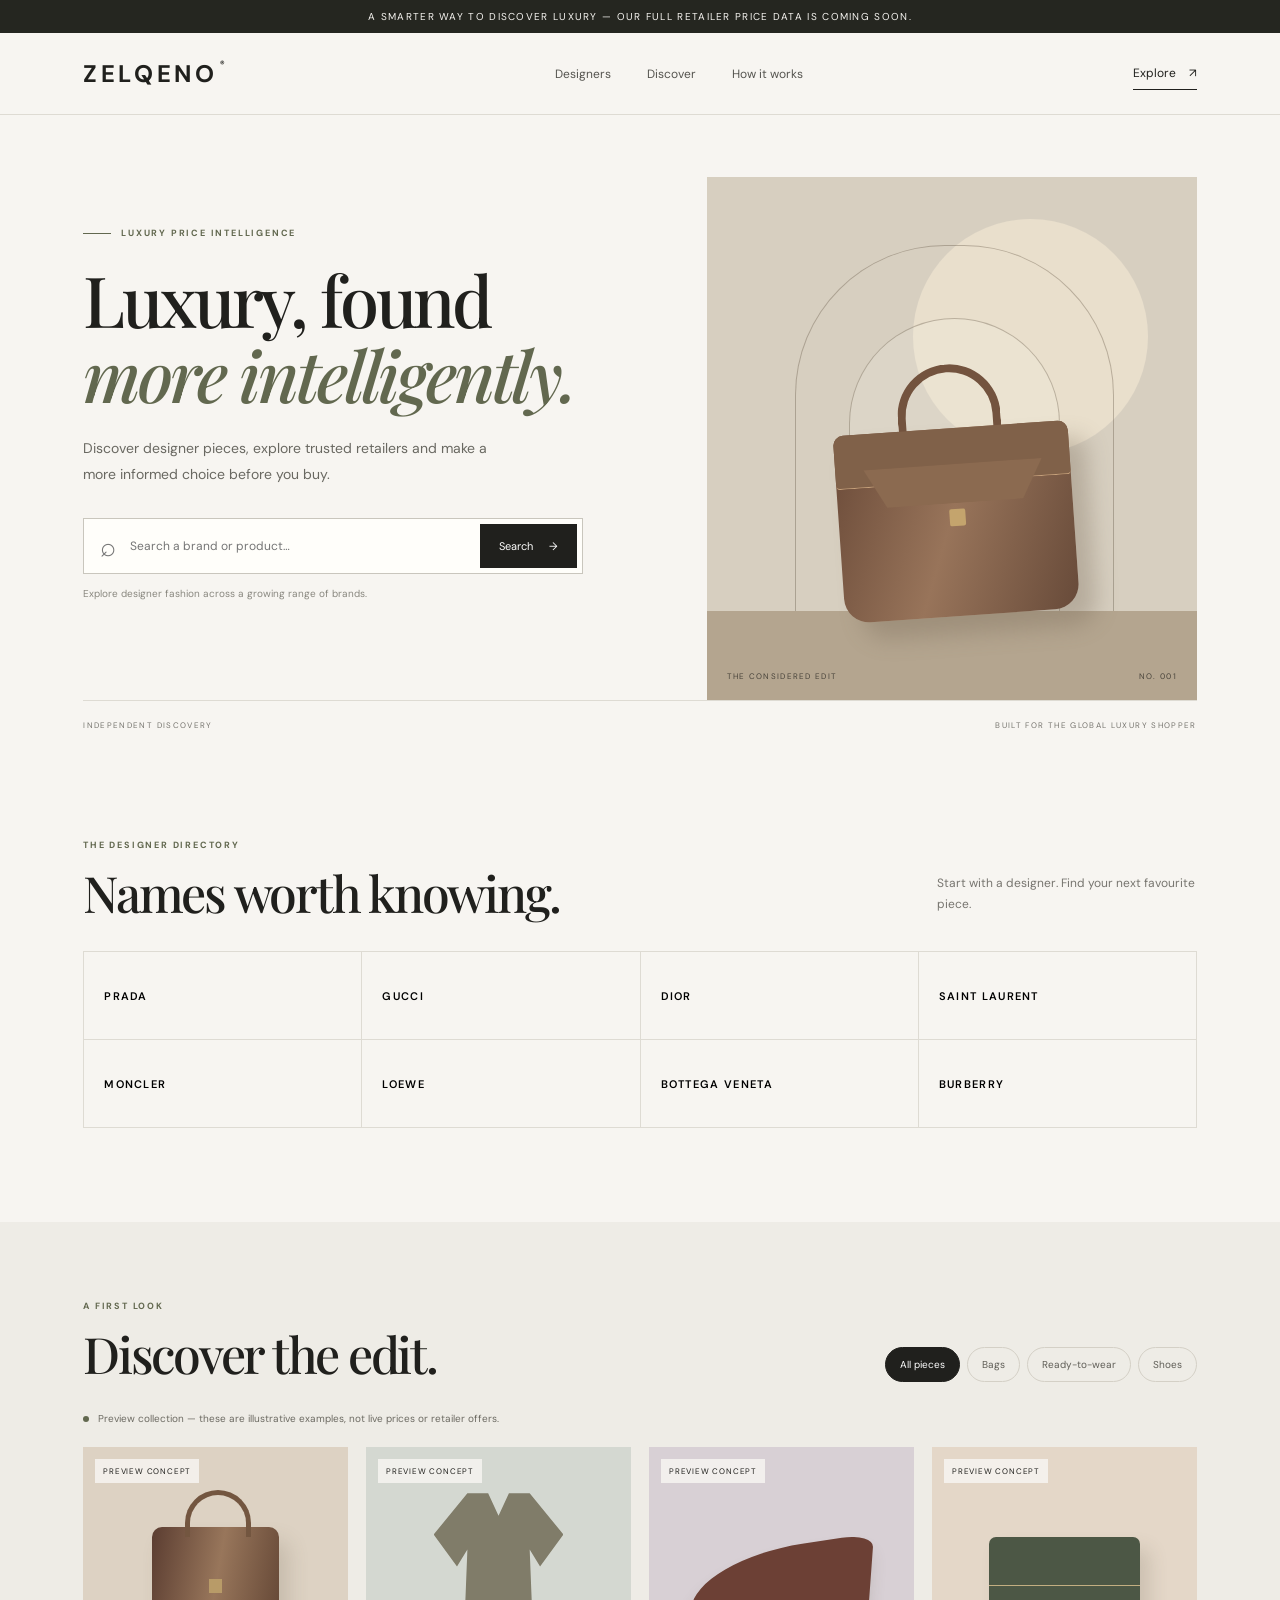
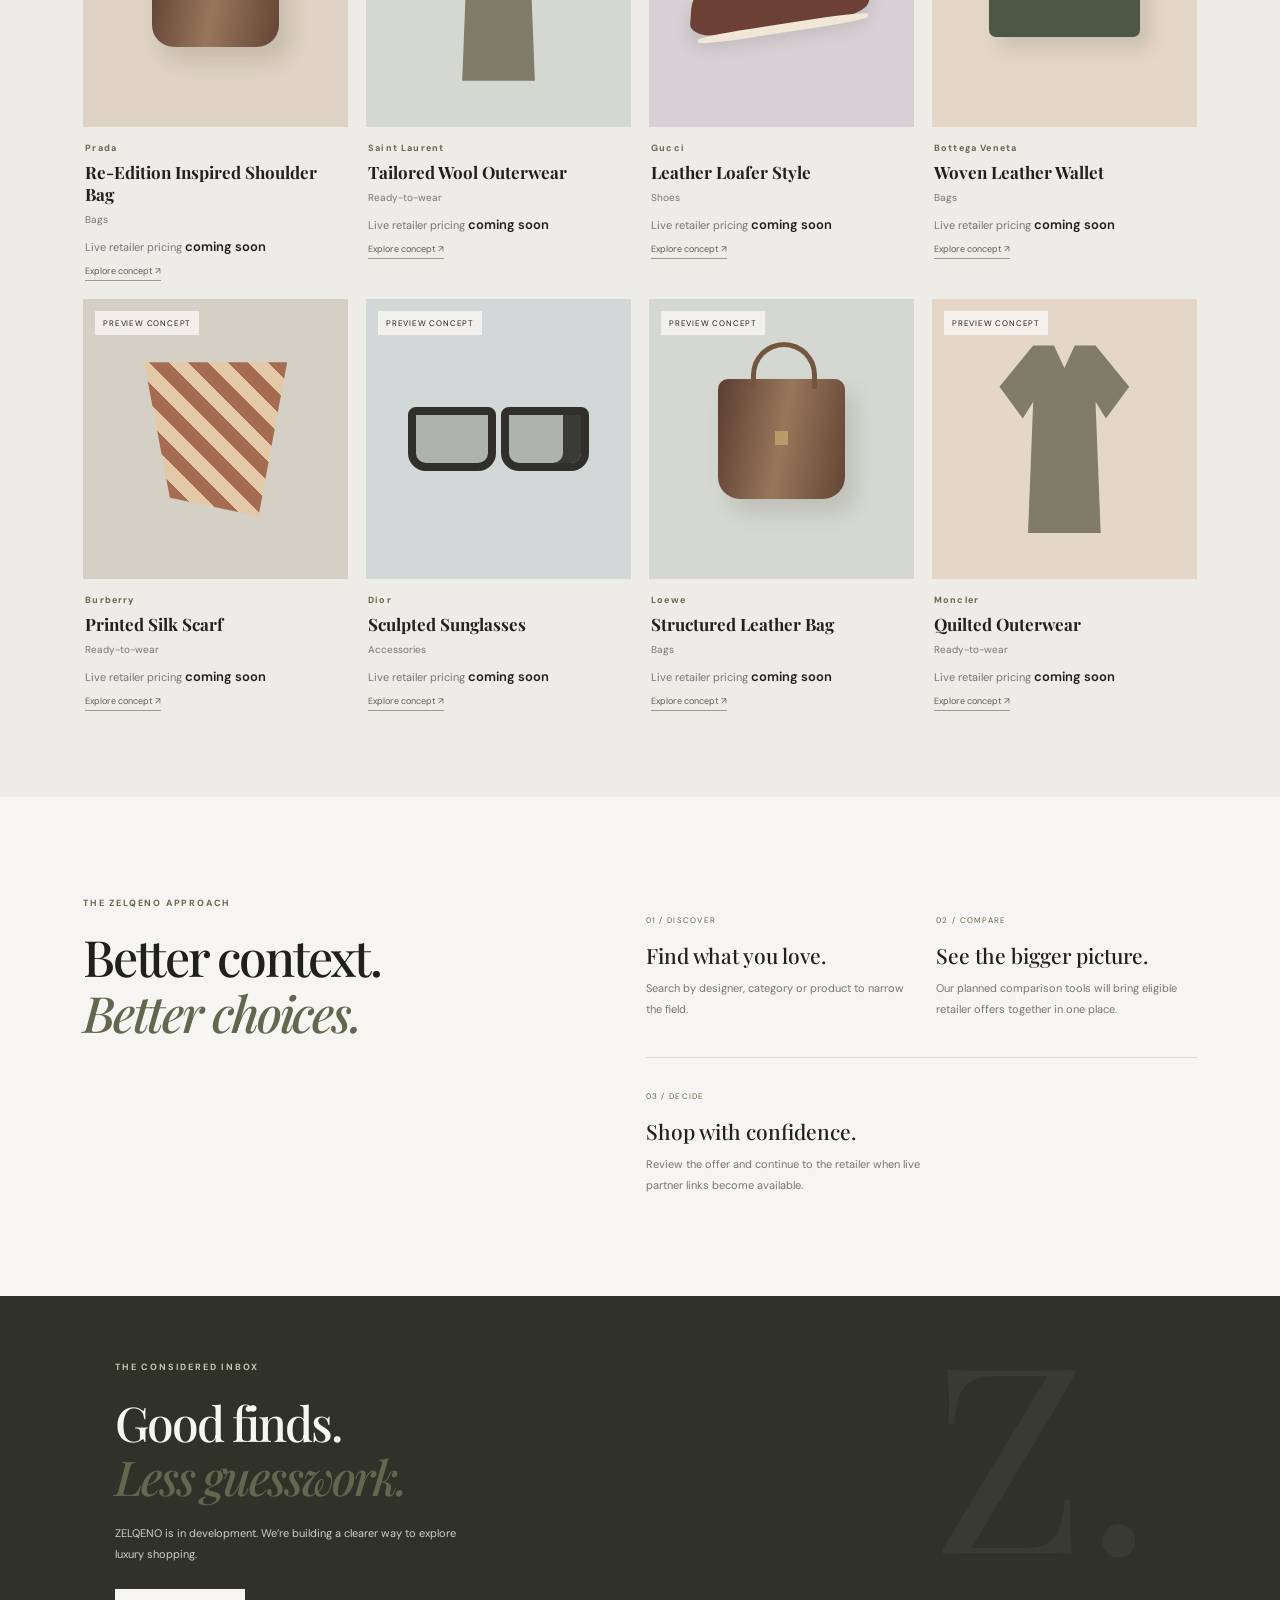
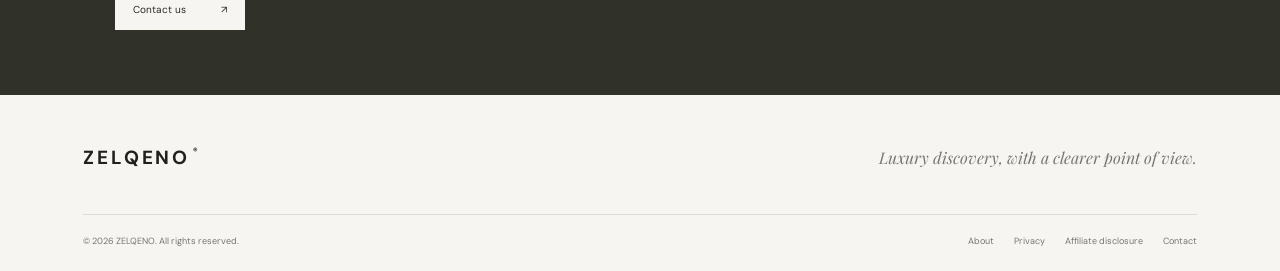
==== index.html @ 8ccc5758 "Add files via upload" ====
<!doctype html>
<html lang="en">
<head>
  <meta charset="utf-8">
  <meta name="viewport" content="width=device-width, initial-scale=1">
  <title>ZELQENO — Luxury Price Intelligence</title>
  <meta name="description" content="Discover luxury fashion, compare retailer offers, and find smarter ways to shop designer brands with ZELQENO.">
  <meta name="theme-color" content="#f7f5f1">
  <link rel="icon" href="favicon.svg" type="image/svg+xml">
  <link rel="stylesheet" href="style.css">
</head>
<body>
  <div class="announcement">A smarter way to discover luxury — our full retailer price data is coming soon.</div>
  <header class="header">
    <a class="wordmark" href="#" aria-label="ZELQENO home">ZELQENO<span>®</span></a>
    <nav class="desktop-nav" aria-label="Main navigation">
      <a href="#brands">Designers</a>
      <a href="#discover">Discover</a>
      <a href="#how">How it works</a>
    </nav>
    <a class="header-link" href="#discover">Explore <span aria-hidden="true">↗</span></a>
  </header>

  <main>
    <section class="hero">
      <div class="hero-copy">
        <p class="kicker"><span class="kicker-line"></span> LUXURY PRICE INTELLIGENCE</p>
        <h1>Luxury, found<br><em>more intelligently.</em></h1>
        <p class="intro">Discover designer pieces, explore trusted retailers and make a more informed choice before you buy.</p>
        <form class="search-form" id="searchForm" role="search">
          <label class="sr-only" for="searchInput">Search brands or products</label>
          <span class="search-icon" aria-hidden="true">⌕</span>
          <input id="searchInput" type="search" placeholder="Search a brand or product…" autocomplete="off">
          <button type="submit">Search <span aria-hidden="true">→</span></button>
        </form>
        <p class="search-note">Explore designer fashion across a growing range of brands.</p>
      </div>
      <div class="hero-art" role="img" aria-label="Editorial still life of a luxury handbag and accessories">
        <div class="art-frame">
          <div class="sun-disc"></div>
          <div class="arch arch-one"></div>
          <div class="arch arch-two"></div>
          <div class="pedestal"></div>
          <div class="bag">
            <div class="bag-handle"></div><div class="bag-flap"></div><div class="bag-clasp"></div>
          </div>
          <div class="art-caption"><span>THE CONSIDERED EDIT</span><span>NO. 001</span></div>
        </div>
      </div>
      <div class="hero-bottom"><span>INDEPENDENT DISCOVERY</span><span>BUILT FOR THE GLOBAL LUXURY SHOPPER</span></div>
    </section>

    <section class="brand-section section-wrap" id="brands">
      <div class="section-heading">
        <div><p class="kicker">THE DESIGNER DIRECTORY</p><h2>Names worth knowing.</h2></div>
        <p>Start with a designer. Find your next favourite piece.</p>
      </div>
      <div class="brand-grid" id="brandGrid">
        <button class="brand-tile" data-brand="Prada">PRADA <span>↗</span></button>
        <button class="brand-tile" data-brand="Gucci">GUCCI <span>↗</span></button>
        <button class="brand-tile" data-brand="Dior">DIOR <span>↗</span></button>
        <button class="brand-tile" data-brand="Saint Laurent">SAINT LAURENT <span>↗</span></button>
        <button class="brand-tile" data-brand="Moncler">MONCLER <span>↗</span></button>
        <button class="brand-tile" data-brand="Loewe">LOEWE <span>↗</span></button>
        <button class="brand-tile" data-brand="Bottega Veneta">BOTTEGA VENETA <span>↗</span></button>
        <button class="brand-tile" data-brand="Burberry">BURBERRY <span>↗</span></button>
      </div>
    </section>

    <section class="discover-section" id="discover">
      <div class="section-wrap">
        <div class="section-heading">
          <div><p class="kicker">A FIRST LOOK</p><h2>Discover the edit.</h2></div>
          <div class="filters" aria-label="Product filters">
            <button class="filter active" data-filter="All">All pieces</button>
            <button class="filter" data-filter="Bags">Bags</button>
            <button class="filter" data-filter="Ready-to-wear">Ready-to-wear</button>
            <button class="filter" data-filter="Shoes">Shoes</button>
          </div>
        </div>
        <div class="notice" id="dataNotice"><span class="notice-dot"></span> Preview collection — these are illustrative examples, not live prices or retailer offers.</div>
        <div class="product-grid" id="productGrid" aria-live="polite"></div>
        <div class="empty-state" id="emptyState" hidden>No matching pieces found. Try another search or designer.</div>
      </div>
    </section>

    <section class="manifesto section-wrap" id="how">
      <div class="manifesto-title"><p class="kicker">THE ZELQENO APPROACH</p><h2>Better context.<br><em>Better choices.</em></h2></div>
      <div class="steps">
        <article><span>01 / DISCOVER</span><h3>Find what you love.</h3><p>Search by designer, category or product to narrow the field.</p></article>
        <article><span>02 / COMPARE</span><h3>See the bigger picture.</h3><p>Our planned comparison tools will bring eligible retailer offers together in one place.</p></article>
        <article><span>03 / DECIDE</span><h3>Shop with confidence.</h3><p>Review the offer and continue to the retailer when live partner links become available.</p></article>
      </div>
    </section>

    <section class="newsletter">
      <div class="newsletter-inner">
        <p class="kicker">THE CONSIDERED INBOX</p>
        <h2>Good finds.<br><em>Less guesswork.</em></h2>
        <p>ZELQENO is in development. We’re building a clearer way to explore luxury shopping.</p>
        <a class="button-light" href="mailto:hello@zelqeno.com?subject=ZELQENO%20launch%20updates">Contact us <span>↗</span></a>
      </div>
      <div class="newsletter-mark" aria-hidden="true">Z.</div>
    </section>
  </main>

  <footer class="footer">
    <div class="footer-top"><a class="wordmark footer-wordmark" href="#">ZELQENO<span>®</span></a><p>Luxury discovery, with a clearer point of view.</p></div>
    <div class="footer-bottom">
      <span>© <span id="year"></span> ZELQENO. All rights reserved.</span>
      <div><a href="about.html">About</a><a href="privacy.html">Privacy</a><a href="affiliate-disclosure.html">Affiliate disclosure</a><a href="mailto:hello@zelqeno.com">Contact</a></div>
    </div>
  </footer>
  <script src="app.js"></script>
</body>
</html>
---- style.css ----
@import url('https://fonts.googleapis.com/css2?family=DM+Sans:wght@400;500;600;700&family=Playfair+Display:ital,wght@0,500;0,600;1,500;1,600&display=swap');
:root{--ink:#20201d;--muted:#77756f;--paper:#f7f5f1;--white:#fffefa;--line:#dedbd3;--olive:#62684f;--serif:"Playfair Display",Georgia,serif;--sans:"DM Sans",Arial,sans-serif}
*{box-sizing:border-box}html{scroll-behavior:smooth}body{margin:0;background:var(--paper);color:var(--ink);font-family:var(--sans);-webkit-font-smoothing:antialiased}a{color:inherit;text-decoration:none}button,input{font:inherit}.announcement{padding:10px 20px;text-align:center;background:#252620;color:#f7f5f1;font-size:10px;letter-spacing:.13em;text-transform:uppercase}.header{height:82px;padding:0 6.5%;display:flex;align-items:center;justify-content:space-between;border-bottom:1px solid var(--line);background:var(--paper)}.wordmark{font-size:24px;font-weight:700;letter-spacing:.15em}.wordmark span{font-size:9px;vertical-align:top;letter-spacing:0;margin-left:3px}.desktop-nav{display:flex;gap:36px;font-size:12px;color:#55544f}.desktop-nav a:hover,.footer a:hover{color:var(--olive)}.header-link{font-size:12px;border-bottom:1px solid var(--ink);padding:8px 0}.header-link span{margin-left:10px}.hero{padding:62px 6.5% 0;display:grid;grid-template-columns:1fr .88fr;column-gap:6%;position:relative;min-height:590px}.hero-copy{padding:50px 0 90px;max-width:600px}.kicker{font-size:9px;letter-spacing:.2em;font-weight:700;color:var(--olive);margin:0 0 23px;display:flex;align-items:center;gap:10px}.kicker-line{width:28px;height:1px;background:var(--olive)}h1,h2{font-family:var(--serif);font-weight:500;letter-spacing:-.045em}h1{font-size:clamp(48px,5.5vw,78px);line-height:1.06;margin:0 0 25px}h1 em,h2 em{font-weight:500;color:var(--olive)}.intro{max-width:420px;color:#696861;font-size:14px;line-height:1.85;margin:0 0 30px}.search-form{height:56px;max-width:500px;border:1px solid #c9c6bd;background:var(--white);display:flex;align-items:center;padding:5px 5px 5px 16px}.search-icon{font-size:27px;color:#777;margin-right:12px}.search-form input{min-width:0;flex:1;border:0;outline:0;background:transparent;font-size:12px;color:var(--ink)}.search-form button{height:44px;background:var(--ink);color:white;border:0;padding:0 19px;font-size:11px;cursor:pointer}.search-form button span{margin-left:13px}.search-note{font-size:10px;color:#89877f;margin-top:13px}.hero-art{min-height:440px;display:flex;align-items:stretch;justify-content:stretch}.art-frame{position:relative;overflow:hidden;flex:1;background:#d7cfc0;min-height:440px}.sun-disc{position:absolute;width:235px;height:235px;border-radius:50%;background:#e9dfcc;right:10%;top:8%}.arch{position:absolute;bottom:15%;border:1px solid rgba(92,79,62,.35);border-bottom:0;border-radius:150px 150px 0 0}.arch-one{height:72%;width:65%;right:17%;}.arch-two{height:58%;width:43%;right:28%;background:rgba(249,245,236,.16)}.pedestal{position:absolute;bottom:0;left:0;right:0;height:17%;background:#b4a58f}.bag{position:absolute;z-index:2;width:48%;height:36%;bottom:16%;left:27%;border-radius:10px 10px 25px 25px;background:linear-gradient(110deg,#6b4b39,#98745a 48%,#674a39);box-shadow:17px 18px 22px #76665355;transform:rotate(-4deg)}.bag:before{content:"";position:absolute;inset:0 0 auto;height:28%;border-radius:10px 10px 4px 4px;background:#806149;border-bottom:1px solid #c6a17b}.bag-handle{position:absolute;z-index:-1;top:-34%;left:28%;width:44%;height:52%;border:8px solid #73533e;border-bottom:0;border-radius:70px 70px 0 0}.bag-flap{position:absolute;top:19%;left:12%;width:76%;height:21%;background:#8b6a50;clip-path:polygon(0 0,100% 0,88% 100%,12% 100%)}.bag-clasp{position:absolute;top:43%;left:47%;width:7%;height:9%;background:#c4a46d;border-radius:2px}.art-caption{position:absolute;bottom:19px;left:20px;right:20px;display:flex;justify-content:space-between;font-size:8px;letter-spacing:.16em;color:#49443b}.hero-bottom{grid-column:1/-1;display:flex;justify-content:space-between;border-top:1px solid var(--line);padding:19px 0;font-size:8px;letter-spacing:.17em;color:#77756f}.section-wrap{padding-left:6.5%;padding-right:6.5%}.brand-section{padding-top:90px;padding-bottom:94px}.section-heading{display:flex;align-items:end;justify-content:space-between;gap:25px;margin-bottom:30px}.section-heading h2,.manifesto h2,.newsletter h2{font-size:clamp(34px,4vw,50px);line-height:1.12;margin:0}.section-heading>p{font-size:12px;line-height:1.8;color:var(--muted);max-width:260px;margin:0 0 5px}.section-heading .kicker{margin-bottom:14px}.brand-grid{display:grid;grid-template-columns:repeat(4,1fr);border-top:1px solid var(--line);border-left:1px solid var(--line)}.brand-tile{height:88px;padding:0 20px;background:transparent;border:0;border-right:1px solid var(--line);border-bottom:1px solid var(--line);display:flex;align-items:center;justify-content:space-between;font-weight:600;font-size:11px;letter-spacing:.12em;cursor:pointer;text-align:left}.brand-tile span{font-size:15px;color:#8c897f;opacity:0;transition:.2s}.brand-tile:hover{background:#eeece5}.brand-tile:hover span{opacity:1}.discover-section{background:#eeece6;padding:78px 0 86px}.filters{display:flex;gap:7px;flex-wrap:wrap;justify-content:flex-end}.filter{padding:10px 14px;border:1px solid #d4d0c6;border-radius:30px;background:transparent;color:#5f5d56;font-size:10px;cursor:pointer}.filter.active,.filter:hover{background:var(--ink);color:white;border-color:var(--ink)}.notice{font-size:10px;color:#6c6a62;display:flex;align-items:center;gap:9px;margin:0 0 22px}.notice-dot{width:6px;height:6px;border-radius:50%;background:var(--olive)}.product-grid{display:grid;grid-template-columns:repeat(4,minmax(0,1fr));gap:18px}.product-card{min-width:0}.product-art{height:280px;position:relative;display:flex;align-items:center;justify-content:center;overflow:hidden;background:#ded8cd}.product-art .shape{position:relative;z-index:1;transition:transform .3s}.product-card:hover .shape{transform:scale(1.04)}.product-art.tone-1{background:#ddd2c3}.product-art.tone-2{background:#d4d8d1}.product-art.tone-3{background:#d8d0d5}.product-art.tone-4{background:#e4d7c8}.product-art.tone-5{background:#d5d0c5}.product-art.tone-6{background:#d2d8d7}.shape.bag-shape{width:48%;height:43%;border-radius:10px 10px 22px 22px;background:linear-gradient(100deg,#5b3d31,#98765b,#624534);box-shadow:10px 14px 20px #5b51422c}.shape.bag-shape:before{content:"";position:absolute;left:26%;top:-31%;width:44%;height:35%;border:5px solid #735640;border-bottom:0;border-radius:60px 60px 0 0}.shape.bag-shape:after{content:"";position:absolute;left:45%;top:43%;width:10%;height:12%;background:#b89b68}.shape.coat-shape{width:49%;height:67%;background:#807c69;clip-path:polygon(26% 0,42% 0,50% 12%,58% 0,74% 0,100% 22%,82% 39%,74% 30%,78% 100%,22% 100%,26% 30%,18% 39%,0 22%)}.shape.shoe-shape{width:66%;height:29%;background:#6c4035;border-radius:60% 18% 15% 20%;transform:skew(-13deg) rotate(-9deg);box-shadow:0 12px 15px #5b51422b}.shape.shoe-shape:after{content:"";position:absolute;left:5%;right:0;bottom:-9%;height:12%;background:#f0e7d7;border-radius:30%}.shape.wallet-shape{width:57%;height:36%;border-radius:7px;background:#4c5745;box-shadow:10px 12px 18px #5b51422b}.shape.wallet-shape:after{content:"";position:absolute;left:0;right:0;top:48%;height:1px;background:#c2ae81}.shape.scarf-shape{width:54%;height:55%;background:repeating-linear-gradient(45deg,#a56c52 0 14px,#e3c9a8 14px 28px);clip-path:polygon(0 0,100% 0,80% 100%,18% 88%)}.shape.sunglasses-shape{width:68%;height:23%;display:flex;gap:5px}.shape.sunglasses-shape:before,.shape.sunglasses-shape:after{content:"";flex:1;border:8px solid #302f2b;border-radius:8px 8px 18px 18px;background:#797b7466}.shape.sunglasses-shape:after{box-shadow:inset -18px 0 #3b3b35}.product-label{position:absolute;left:12px;top:12px;background:#f7f5f1d9;padding:7px 8px;font-size:8px;letter-spacing:.1em;text-transform:uppercase}.product-info{padding:15px 2px 0}.product-brand{font-size:9px;letter-spacing:.13em;color:var(--olive);font-weight:700;margin-bottom:7px}.product-name{font-family:var(--serif);font-size:17px;line-height:1.3;margin:0 0 8px}.product-category{font-size:10px;color:var(--muted)}.product-price{font-size:11px;margin-top:12px;color:#77756f}.product-price strong{font-size:13px;color:var(--ink);font-weight:600}.preview-tag{display:inline-block;margin-top:10px;border-bottom:1px solid #9c998e;padding-bottom:3px;font-size:9px;color:#5e5c54}.empty-state{padding:45px 0;text-align:center;font-family:var(--serif);font-size:22px}.manifesto{padding-top:100px;padding-bottom:100px;display:grid;grid-template-columns:.9fr 1.1fr;gap:10%}.manifesto-title .kicker{margin-bottom:20px}.steps{display:grid;grid-template-columns:1fr 1fr;gap:37px 30px;padding-top:10px}.steps article:last-child{grid-column:1/-1;border-top:1px solid var(--line);padding-top:25px}.steps article>span{font-size:8px;letter-spacing:.16em;color:var(--olive)}.steps h3{font-family:var(--serif);font-size:21px;font-weight:500;margin:13px 0 9px}.steps p{font-size:11px;line-height:1.9;color:var(--muted);margin:0;max-width:280px}.newsletter{background:#30322a;color:#f7f5f1;min-height:340px;padding:65px 9%;display:flex;align-items:center;justify-content:space-between;position:relative;overflow:hidden}.newsletter .kicker{color:#c7c5b4}.newsletter h2{font-size:48px}.newsletter p:not(.kicker){font-size:11px;color:#d1d0c8;line-height:1.9;max-width:350px;margin:20px 0 24px}.button-light{display:inline-flex;align-items:center;gap:35px;background:#f7f5f1;color:#282923;padding:14px 18px;font-size:10px}.newsletter-mark{font-family:var(--serif);font-size:260px;color:#ffffff0b;line-height:1;position:absolute;right:10%;top:5%}.footer{padding:36px 6.5% 24px}.footer-top{display:flex;align-items:center;justify-content:space-between;padding-bottom:30px;border-bottom:1px solid var(--line)}.footer-wordmark{font-size:19px}.footer-top p{font-family:var(--serif);font-style:italic;color:var(--muted);font-size:16px}.footer-bottom{padding-top:20px;display:flex;justify-content:space-between;gap:20px;font-size:9px;color:var(--muted)}.footer-bottom div{display:flex;gap:20px}.sr-only{position:absolute;width:1px;height:1px;padding:0;margin:-1px;overflow:hidden;clip:rect(0,0,0,0);white-space:nowrap;border:0}
@media(max-width:900px){.hero{grid-template-columns:1fr .8fr;gap:4%;padding-top:30px}.hero-copy{padding-top:35px}.hero-art,.art-frame{min-height:390px}.product-grid{grid-template-columns:repeat(2,minmax(0,1fr));gap:26px 16px}.product-art{height:300px}.manifesto{gap:6%}.brand-tile{height:76px;padding:0 13px;font-size:10px}}
@media(max-width:640px){.announcement{font-size:8px;letter-spacing:.08em}.header{height:68px;padding:0 5%}.wordmark{font-size:19px}.desktop-nav{display:none}.header-link{font-size:11px}.hero{padding:35px 5% 0;display:flex;flex-direction:column;gap:25px}.hero-copy{padding:20px 0 0}.hero-art,.art-frame{min-height:340px}.hero-bottom{gap:18px;font-size:7px;line-height:1.6}.hero-bottom span:last-child{text-align:right}.section-wrap{padding-left:5%;padding-right:5%}.brand-section{padding-top:62px;padding-bottom:65px}.section-heading{align-items:flex-start;flex-direction:column;gap:18px}.section-heading>p{max-width:100%}.brand-grid{grid-template-columns:repeat(2,1fr)}.brand-tile{height:66px}.discover-section{padding:60px 0}.filters{justify-content:flex-start}.filter{padding:9px 11px}.product-grid{gap:24px 12px}.product-art{height:220px}.product-name{font-size:15px}.product-art .product-label{font-size:7px}.manifesto{padding-top:65px;padding-bottom:65px;display:block}.steps{margin-top:40px;gap:28px 20px}.steps h3{font-size:18px}.newsletter{padding:55px 7%;min-height:340px}.newsletter h2{font-size:42px}.newsletter-mark{font-size:180px;right:1%;top:26%}.footer{padding:28px 5% 20px}.footer-top{align-items:flex-start;flex-direction:column;gap:8px}.footer-top p{margin:5px 0}.footer-bottom{flex-direction:column;line-height:1.7}.footer-bottom div{flex-wrap:wrap;gap:13px 18px}}
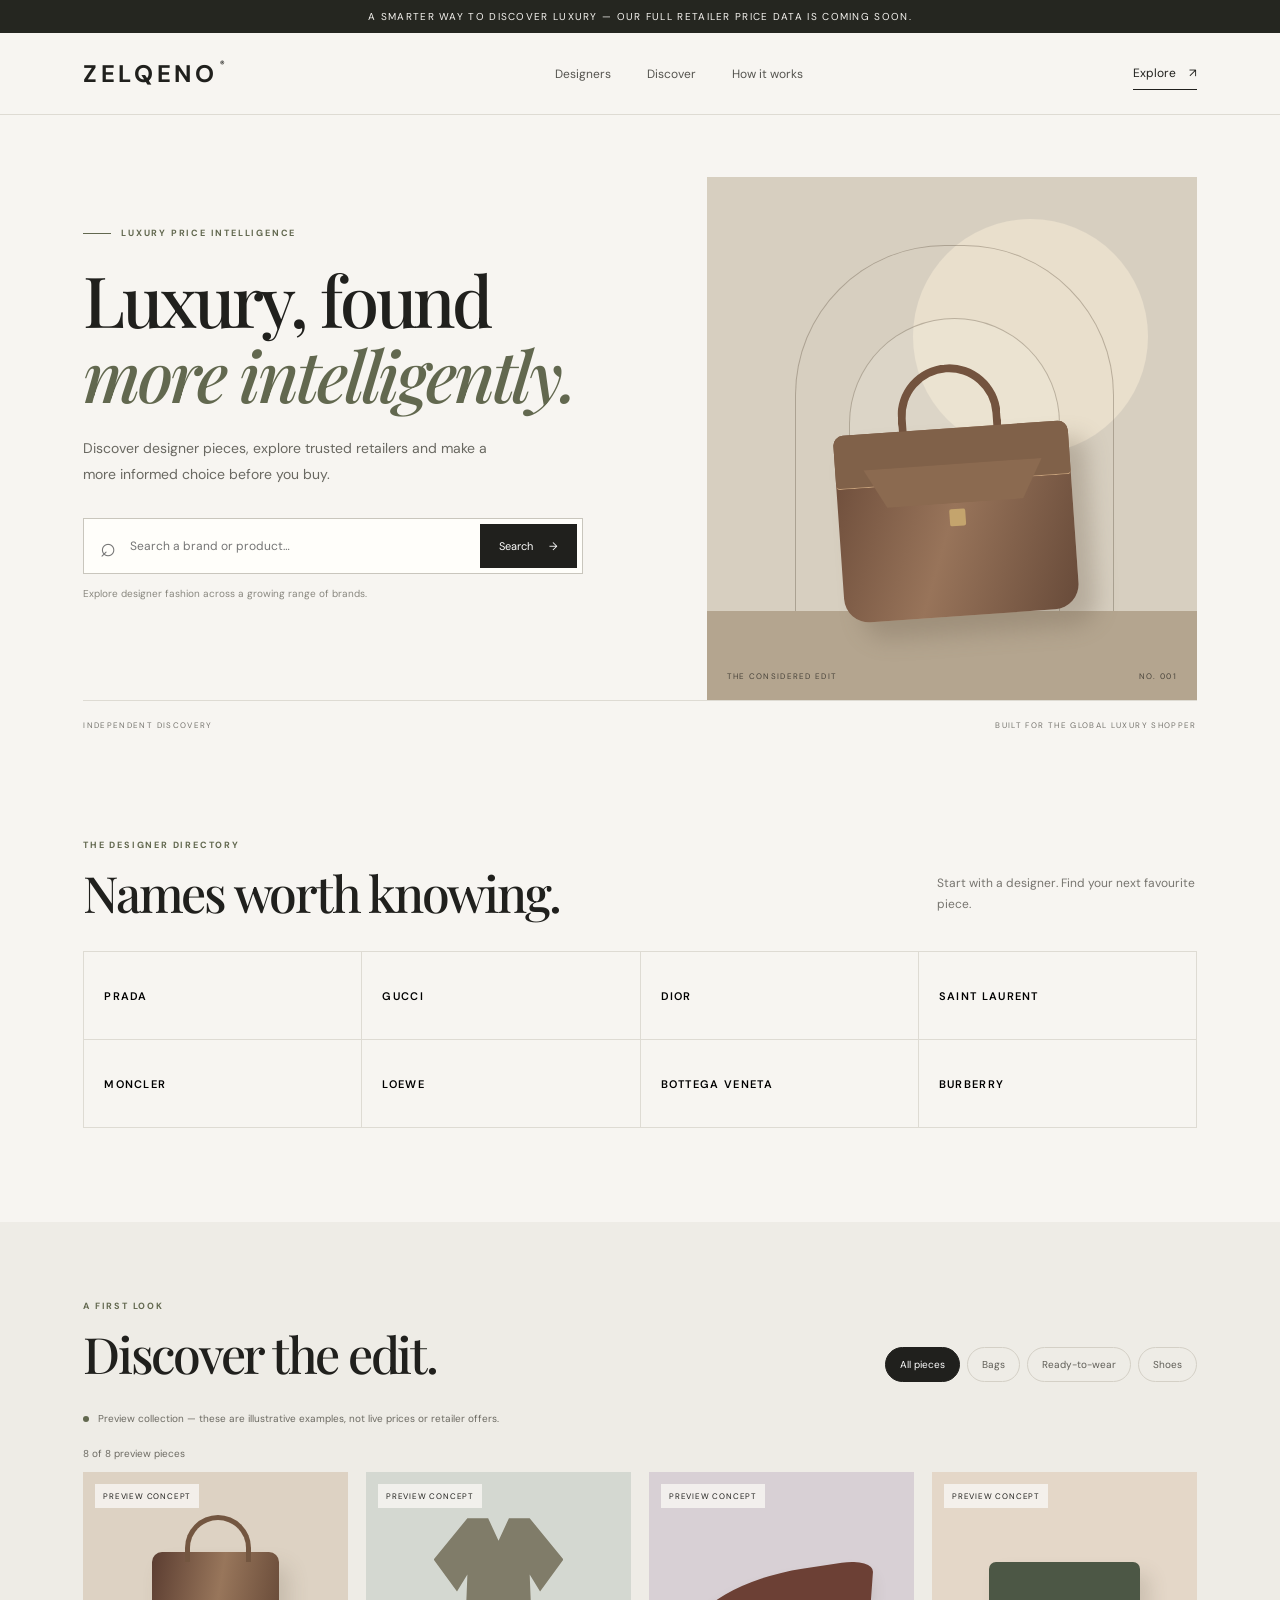
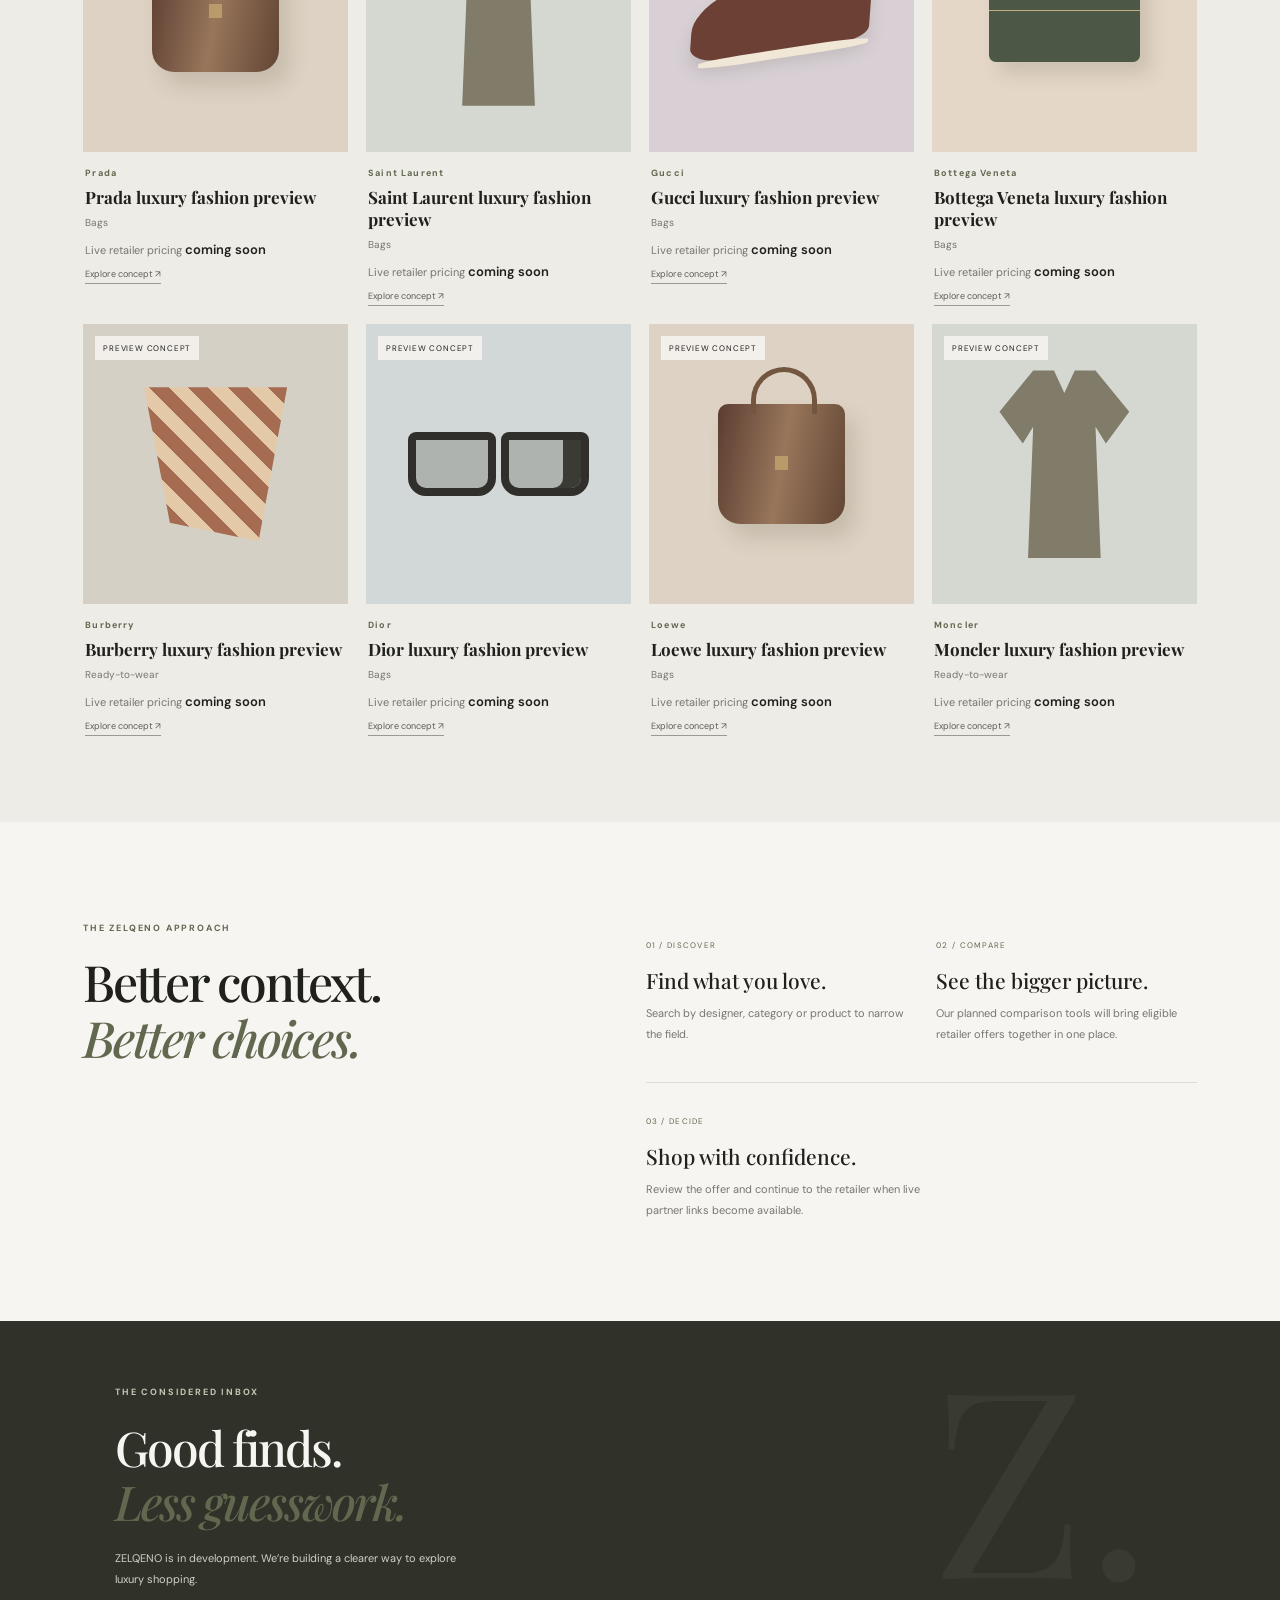
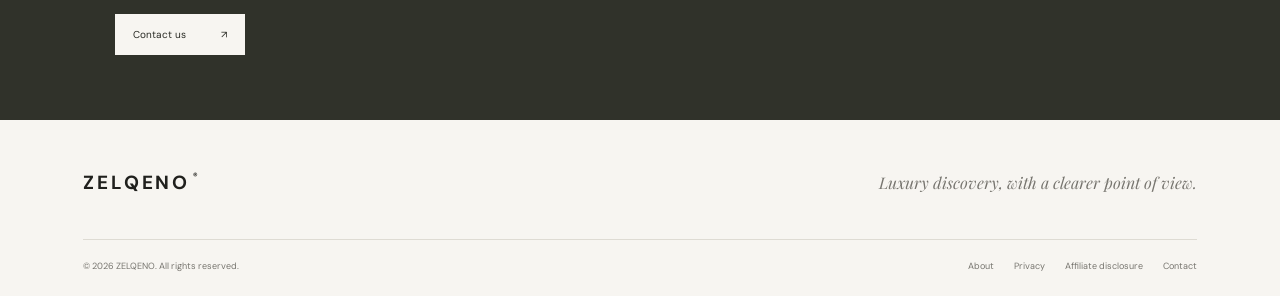
==== commit 14d1df3a: "Update index.html" ====
--- a/index.html
+++ b/index.html
@@ -79,6 +79,10 @@
           </div>
         </div>
         <div class="notice" id="dataNotice"><span class="notice-dot"></span> Preview collection — these are illustrative examples, not live prices or retailer offers.</div>
+        <p id="resultCount" aria-live="polite"
+   style="margin:0 0 12px;font-size:10px;color:#6c6a62">
+  Loading products…
+</p>
         <div class="product-grid" id="productGrid" aria-live="polite"></div>
         <div class="empty-state" id="emptyState" hidden>No matching pieces found. Try another search or designer.</div>
       </div>
@@ -113,4 +117,4 @@
   </footer>
   <script src="app.js"></script>
 </body>
-</html>+</html>
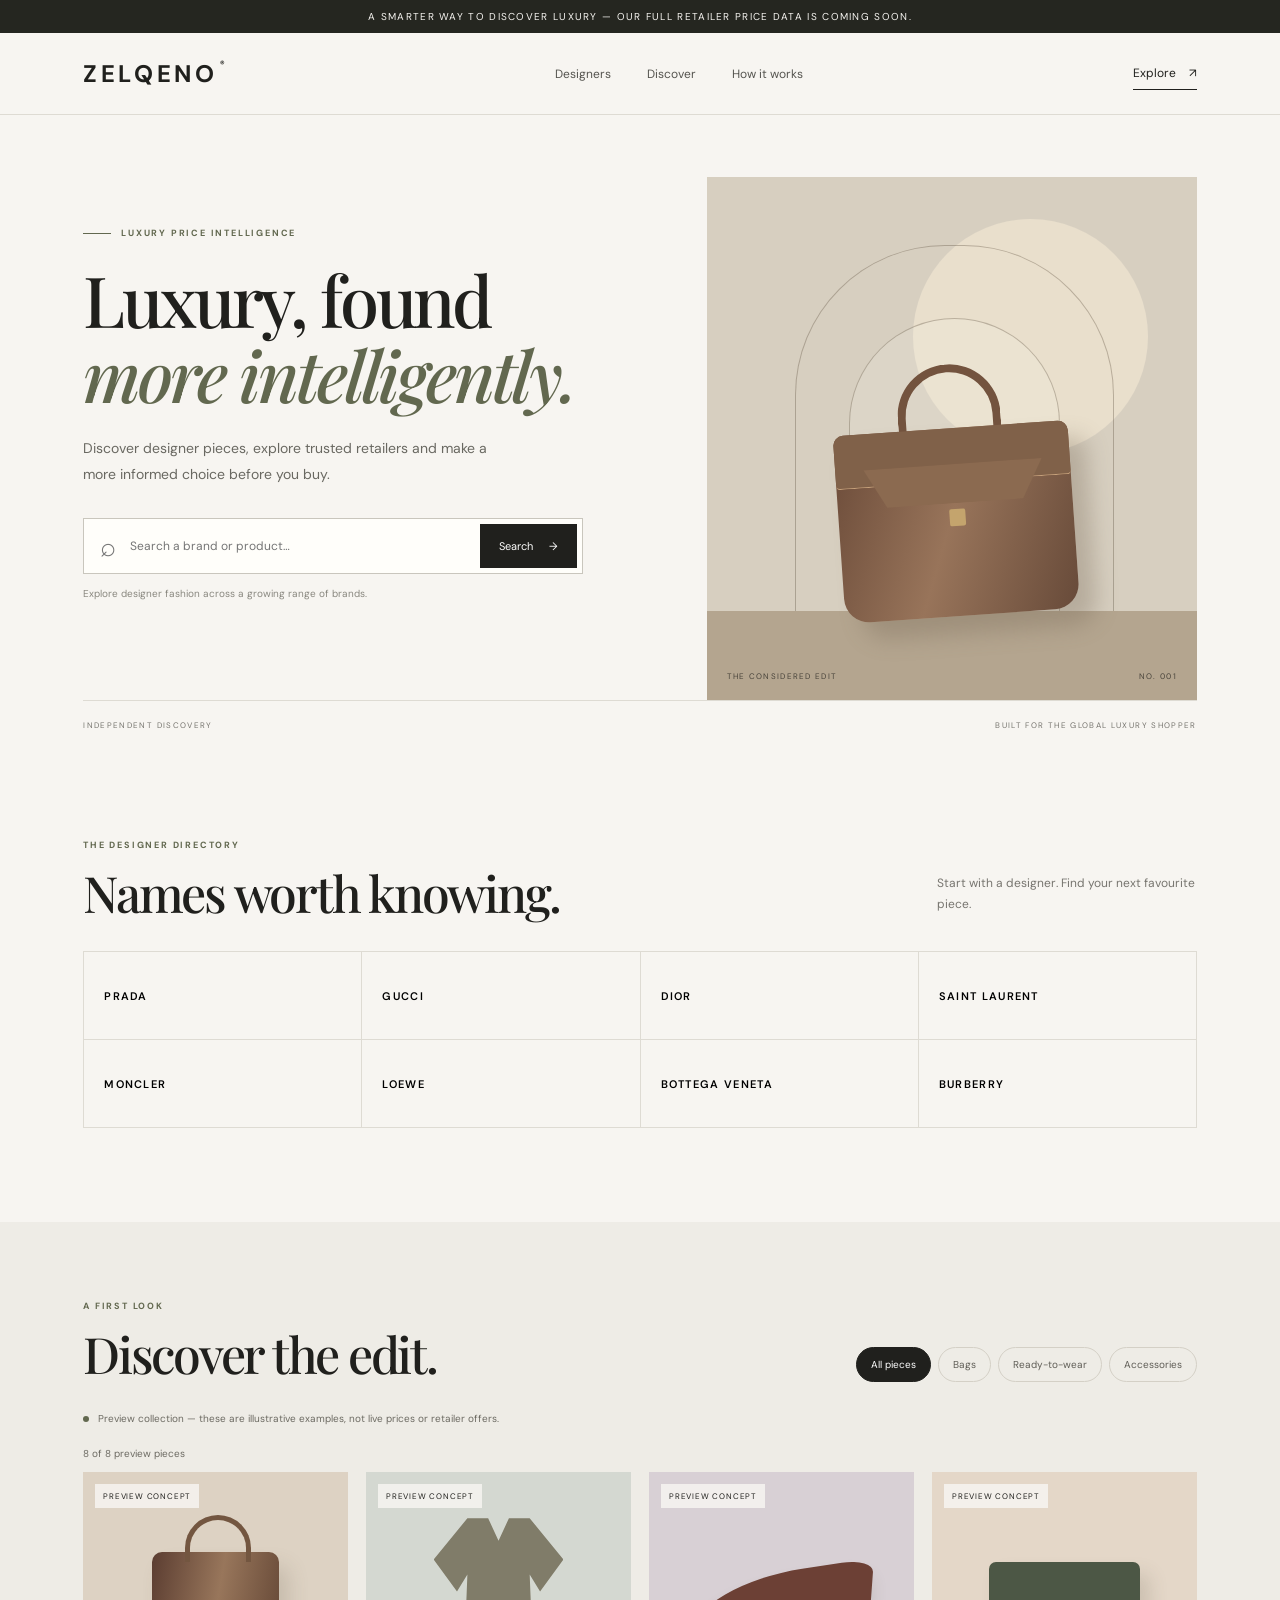
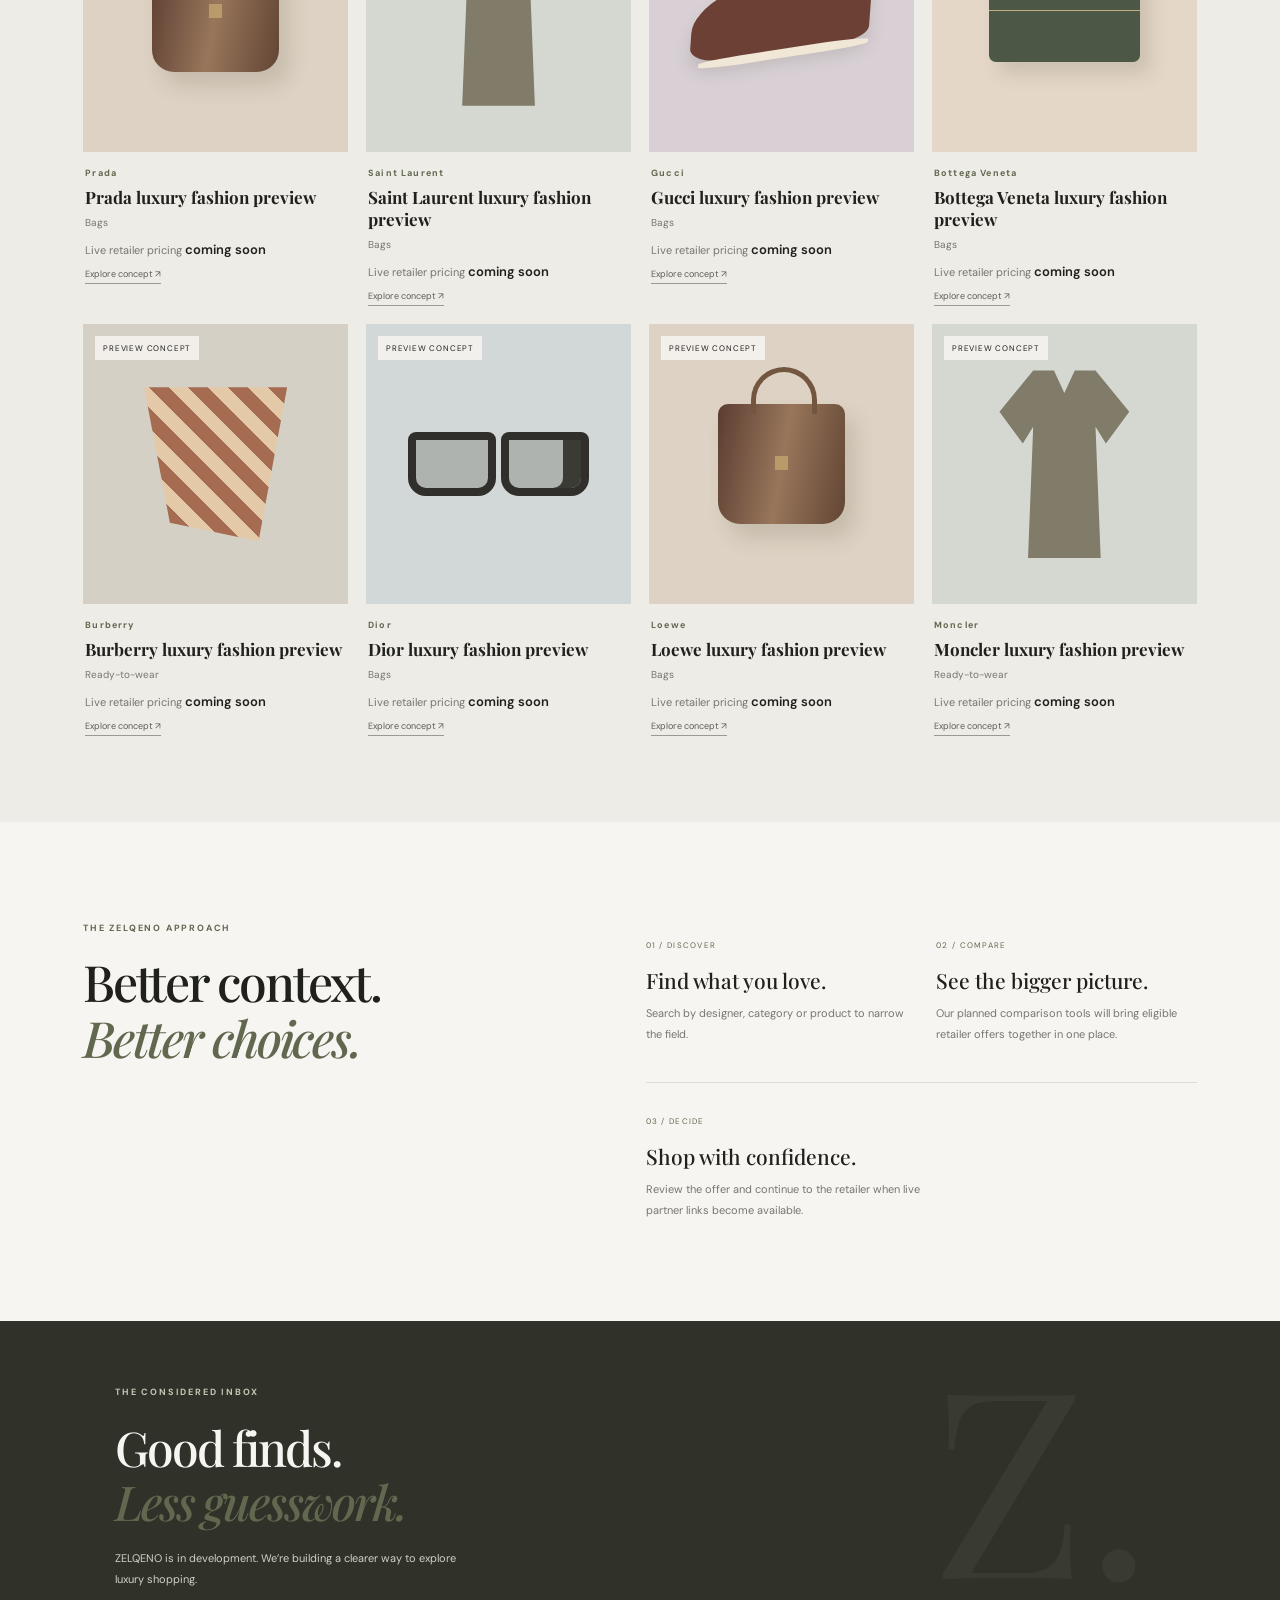
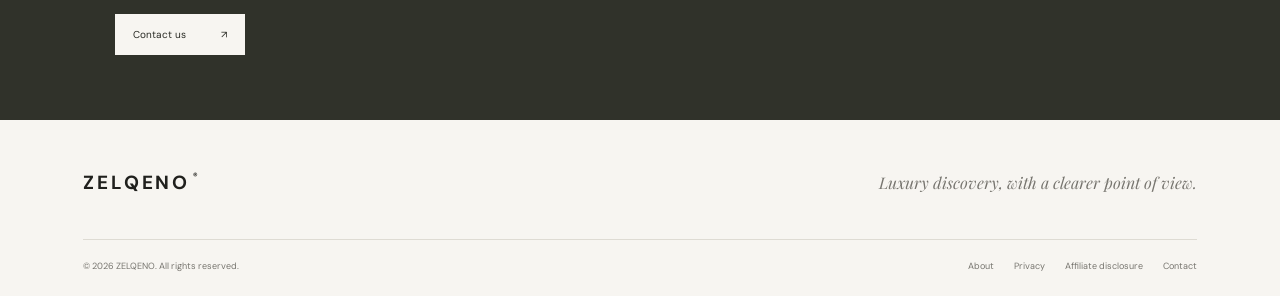
==== commit 660ad4e5: "Replace Shoes filter with Accessories" ====
--- a/index.html
+++ b/index.html
@@ -75,7 +75,7 @@
             <button class="filter active" data-filter="All">All pieces</button>
             <button class="filter" data-filter="Bags">Bags</button>
             <button class="filter" data-filter="Ready-to-wear">Ready-to-wear</button>
-            <button class="filter" data-filter="Shoes">Shoes</button>
+            <button class="filter" data-filter="Accessories">Accessories</button>
           </div>
         </div>
         <div class="notice" id="dataNotice"><span class="notice-dot"></span> Preview collection — these are illustrative examples, not live prices or retailer offers.</div>
